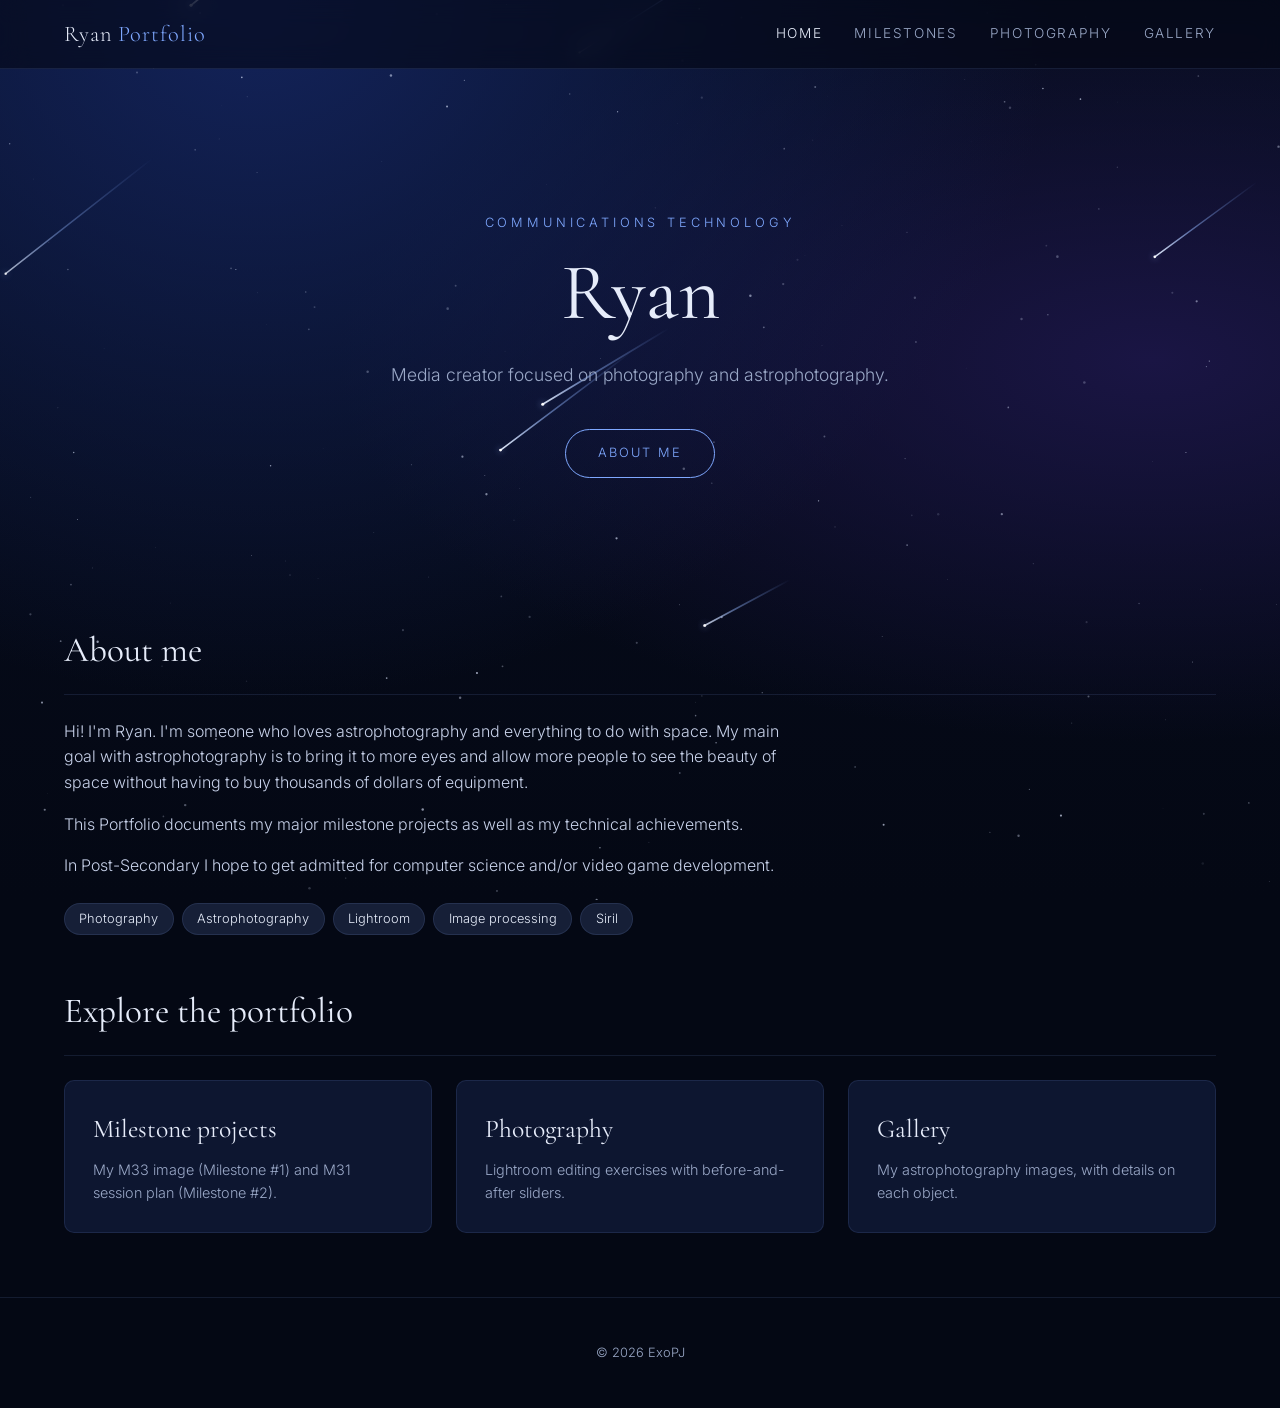
==== index.html @ a177aa96 "Make milestone and photography sections collapsible dropdowns; rename Capstone to Milestones Co-Auth" ====
<!doctype html>
<html lang="en">
<head>
  <meta charset="utf-8">
  <meta name="viewport" content="width=device-width, initial-scale=1">
  <title>Home | Ryan – Communications Technology Portfolio</title>
  <meta name="description" content="Communications Technology portfolio: photography, astrophotography and milestone projects.">
  <link rel="preconnect" href="https://fonts.googleapis.com">
  <link rel="preconnect" href="https://fonts.gstatic.com" crossorigin>
  <link href="https://fonts.googleapis.com/css2?family=Cormorant+Garamond:wght@400;500&family=Inter:wght@300;400;500&display=swap" rel="stylesheet">
  <link rel="stylesheet" href="css/style.css?v=6">
</head>
<body>
  <canvas id="starfield" aria-hidden="true"></canvas>

  <header class="site-header">
    <nav class="nav">
      <a href="index.html" class="brand">Ryan <span>Portfolio</span></a>
      <ul class="nav-links">
        <li><a href="index.html" class="current" aria-current="page">Home</a></li>
        <li><a href="milestones.html">Milestones</a></li>
        <li><a href="photography.html">Photography</a></li>
        <li><a href="gallery.html">Gallery</a></li>
      </ul>
    </nav>
  </header>

  <main>
    <section class="hero">
      <p class="eyebrow">Communications Technology</p>
      <h1>Ryan</h1>
      <p class="lede">Media creator focused on photography and astrophotography.</p>
      <a href="#about" class="btn">About me</a>
    </section>

    <section id="about" class="content">
      <h2 class="sub-head" style="margin-top:0">About me</h2>
      <div class="about-text">
        <p>Hi! I'm Ryan. I'm someone who loves astrophotography and everything to do with space. My main goal with astrophotography is to bring it to more eyes and allow more people to see the beauty of space without having to buy thousands of dollars of equipment.</p>
        <p>This Portfolio documents my major milestone projects as well as my technical achievements.</p>
        <p>In Post-Secondary I hope to get admitted for computer science and/or video game development.</p>
        <ul class="tags">
          <li>Photography</li><li>Astrophotography</li><li>Lightroom</li><li>Image processing</li><li>Siril</li>
        </ul>
      </div>

      <h2 class="sub-head">Explore the portfolio</h2>
      <div class="tiles">
        <a class="tile" href="milestones.html"><h3>Milestone projects</h3><p>My M33 image (Milestone #1) and M31 session plan (Milestone #2).</p></a>
        <a class="tile" href="photography.html"><h3>Photography</h3><p>Lightroom editing exercises with before-and-after sliders.</p></a>
        <a class="tile" href="gallery.html"><h3>Gallery</h3><p>My astrophotography images, with details on each object.</p></a>
      </div>
    </section>

  </main>

  <footer class="site-footer">
    <p>&copy; <span id="year"></span> ExoPJ</p>
  </footer>

  <script src="js/portfolio.js?v=5"></script>
  <script src="js/site.js?v=6"></script>
  <script src="js/cursor.js?v=5"></script>
</body>
</html>
---- css/style.css ----
:root {
  --bg-deep: #040814;
  --bg: #070d1f;
  --surface: #0d1630;
  --surface-2: #132042;
  --border: rgba(140, 170, 255, 0.12);
  --text: #e6ecfa;
  --text-muted: #9aa8c7;
  --accent: #7fa8ff;
  --accent-soft: rgba(127, 168, 255, 0.15);
  --serif: "Cormorant Garamond", Georgia, serif;
  --sans: "Inter", system-ui, -apple-system, "Segoe UI", sans-serif;
}

*,
*::before,
*::after {
  box-sizing: border-box;
}

html {
  background-color: var(--bg-deep);
  scroll-behavior: smooth;
}

body::before {
  content: "";
  position: fixed;
  inset: 0;
  z-index: -2;
  pointer-events: none;
  background:
    radial-gradient(ellipse at 20% 0%, #13235a 0%, transparent 55%),
    radial-gradient(ellipse at 90% 40%, #1a1544 0%, transparent 50%),
    linear-gradient(180deg, var(--bg) 0%, var(--bg-deep) 100%);
}

body {
  margin: 0;
  font-family: var(--sans);
  font-weight: 300;
  line-height: 1.6;
  color: var(--text);
  background: transparent;
  min-height: 100vh;
}

#starfield {
  position: fixed;
  inset: 0;
  width: 100%;
  height: 100%;
  z-index: -1;
  pointer-events: none;
}

a {
  color: inherit;
  text-decoration: none;
}

/* ---- Header ---- */
.site-header {
  position: sticky;
  top: 0;
  z-index: 10;
  backdrop-filter: blur(12px);
  background: rgba(4, 8, 20, 0.6);
  border-bottom: 1px solid var(--border);
}

.nav {
  max-width: 1200px;
  margin: 0 auto;
  padding: 1rem 1.5rem;
  display: flex;
  align-items: center;
  justify-content: space-between;
}

.brand {
  font-family: var(--serif);
  font-size: 1.4rem;
  letter-spacing: 0.04em;
}

.brand span {
  color: var(--accent);
}

.nav-links {
  list-style: none;
  display: flex;
  gap: 2rem;
  margin: 0;
  padding: 0;
  font-size: 0.85rem;
  letter-spacing: 0.12em;
  text-transform: uppercase;
}

.nav-links a {
  color: var(--text-muted);
  transition: color 0.2s;
}

.nav-links a:hover {
  color: var(--text);
}

/* ---- Hero ---- */
.hero {
  max-width: 1200px;
  margin: 0 auto;
  padding: 9rem 1.5rem 7rem;
  text-align: center;
}

.eyebrow {
  margin: 0 0 1rem;
  font-size: 0.8rem;
  letter-spacing: 0.3em;
  text-transform: uppercase;
  color: var(--accent);
}

.hero h1 {
  margin: 0;
  font-family: var(--serif);
  font-weight: 400;
  font-size: clamp(2.6rem, 7vw, 5rem);
  line-height: 1.1;
}

.lede {
  max-width: 34rem;
  margin: 1.5rem auto 2.5rem;
  color: var(--text-muted);
  font-size: 1.1rem;
}

.btn {
  display: inline-block;
  padding: 0.8rem 2rem;
  border: 1px solid var(--accent);
  border-radius: 999px;
  font-size: 0.8rem;
  letter-spacing: 0.15em;
  text-transform: uppercase;
  color: var(--accent);
  transition: background 0.2s, color 0.2s;
}

.btn:hover {
  background: var(--accent);
  color: var(--bg-deep);
}

/* ---- Gallery ---- */
.gallery-section,
.about {
  max-width: 1200px;
  margin: 0 auto;
  padding: 4rem 1.5rem;
}

.section-head {
  display: flex;
  flex-wrap: wrap;
  align-items: baseline;
  justify-content: space-between;
  gap: 1rem;
  margin-bottom: 2rem;
  border-bottom: 1px solid var(--border);
  padding-bottom: 1rem;
}

h2 {
  margin: 0;
  font-family: var(--serif);
  font-weight: 400;
  font-size: 2.2rem;
}

.filters {
  display: flex;
  flex-wrap: wrap;
  gap: 0.5rem;
}

.filter {
  font: inherit;
  font-size: 0.8rem;
  padding: 0.35rem 1rem;
  border-radius: 999px;
  border: 1px solid var(--border);
  background: transparent;
  color: var(--text-muted);
  cursor: pointer;
}

.filter.active,
.filter:hover {
  background: var(--accent-soft);
  color: var(--text);
  border-color: var(--accent);
}

.gallery {
  display: grid;
  grid-template-columns: repeat(auto-fill, minmax(280px, 1fr));
  gap: 1.75rem;
}

.card {
  all: unset;
  display: block;
  cursor: pointer;
  background: var(--surface);
  border: 1px solid var(--border);
  border-radius: 10px;
  overflow: hidden;
  transition: transform 0.3s, border-color 0.3s, box-shadow 0.3s;
}

.card:hover,
.card:focus-visible {
  transform: translateY(-4px);
  border-color: rgba(127, 168, 255, 0.4);
  box-shadow: 0 18px 40px -12px rgba(40, 80, 200, 0.45);
}

.card:focus-visible {
  outline: 2px solid var(--accent);
  outline-offset: 3px;
}

.card-img {
  aspect-ratio: 4 / 5;
  overflow: hidden;
  background: #000;
}

.card-img img {
  width: 100%;
  height: 100%;
  object-fit: cover;
  display: block;
  transition: transform 0.6s ease;
}

.card:hover .card-img img {
  transform: scale(1.04);
}

.card-meta {
  display: flex;
  flex-direction: column;
  gap: 0.15rem;
  padding: 1rem 1.25rem 1.25rem;
}

.card-catalog {
  font-size: 0.72rem;
  letter-spacing: 0.18em;
  text-transform: uppercase;
  color: var(--accent);
}

.card-title {
  font-family: var(--serif);
  font-size: 1.5rem;
}

.card-type {
  font-size: 0.85rem;
  color: var(--text-muted);
}

/* ---- About / footer ---- */
.about p {
  max-width: 44rem;
  color: var(--text-muted);
}

.site-footer {
  border-top: 1px solid var(--border);
  padding: 2rem 1.5rem;
  text-align: center;
  font-size: 0.8rem;
  color: var(--text-muted);
}

/* ---- Lightbox ---- */
.lightbox {
  position: fixed;
  inset: 0;
  z-index: 100;
  background: rgba(2, 4, 12, 0.94);
  backdrop-filter: blur(6px);
  opacity: 0;
  transition: opacity 0.25s ease;
}

.lightbox.open {
  opacity: 1;
}

.lb-inner {
  height: 100%;
  display: grid;
  grid-template-columns: 1fr 380px;
}

.lb-figure {
  margin: 0;
  padding: 3rem 4.5rem;
  display: flex;
  align-items: center;
  justify-content: center;
  min-height: 0;
}

.lb-figure img {
  max-width: 100%;
  max-height: 100%;
  object-fit: contain;
  border-radius: 4px;
  box-shadow: 0 0 60px rgba(60, 100, 220, 0.25);
  opacity: 0;
  transition: opacity 0.3s ease;
}

.lb-figure img.loaded {
  opacity: 1;
}

.lb-info {
  background: var(--surface);
  border-left: 1px solid var(--border);
  padding: 4rem 2rem 2rem;
  overflow-y: auto;
}

.lb-catalog {
  margin: 0;
  font-size: 0.75rem;
  letter-spacing: 0.2em;
  text-transform: uppercase;
  color: var(--accent);
}

.lb-info h3 {
  margin: 0.25rem 0 0;
  font-family: var(--serif);
  font-weight: 400;
  font-size: 2.2rem;
  line-height: 1.15;
}

.lb-type {
  margin: 0.25rem 0 1.5rem;
  color: var(--text-muted);
  font-size: 0.9rem;
}

.lb-desc {
  margin: 0 0 2rem;
  font-size: 0.95rem;
  color: #c8d2ea;
}

.lb-facts {
  display: grid;
  grid-template-columns: auto 1fr;
  gap: 0.6rem 1rem;
  margin: 0;
  font-size: 0.85rem;
}

.lb-facts dt {
  color: var(--text-muted);
}

.lb-facts dd {
  margin: 0;
  text-align: right;
}

.lb-capture {
  margin-top: 2rem;
  padding-top: 1.5rem;
  border-top: 1px solid var(--border);
}

.lb-capture h4 {
  margin: 0 0 1rem;
  font-weight: 500;
  font-size: 0.75rem;
  letter-spacing: 0.2em;
  text-transform: uppercase;
  color: var(--accent);
}

.lb-close,
.lb-nav {
  position: absolute;
  z-index: 2;
  border: 1px solid var(--border);
  background: rgba(13, 22, 48, 0.7);
  color: var(--text);
  cursor: pointer;
  border-radius: 50%;
  display: grid;
  place-items: center;
  transition: background 0.2s, border-color 0.2s;
}

.lb-close:hover,
.lb-nav:hover {
  background: var(--surface-2);
  border-color: var(--accent);
}

.lb-close {
  top: 1rem;
  right: 1rem;
  width: 2.5rem;
  height: 2.5rem;
  font-size: 1.6rem;
  line-height: 1;
}

.lb-nav {
  top: 50%;
  transform: translateY(-50%);
  width: 3rem;
  height: 3rem;
  font-size: 2rem;
  line-height: 1;
}

.lb-prev {
  left: 1rem;
}

.lb-next {
  right: calc(380px + 1rem);
}

.lb-nav[hidden] {
  display: none;
}

@media (max-width: 900px) {
  .lb-inner {
    grid-template-columns: 1fr;
    grid-template-rows: 60vh auto;
    overflow-y: auto;
  }

  .lb-figure {
    padding: 3.5rem 1rem 1rem;
  }

  .lb-info {
    border-left: 0;
    border-top: 1px solid var(--border);
    padding: 2rem 1.25rem;
    overflow: visible;
  }

  .lb-nav {
    top: 30vh;
  }

  .lb-next {
    right: 1rem;
  }
}

@media (max-width: 600px) {
  .nav-links {
    gap: 1.25rem;
  }

  .hero {
    padding: 6rem 1rem 4rem;
  }

  .gallery-section,
  .about {
    padding: 3rem 1rem;
  }
}

@media (prefers-reduced-motion: reduce) {
  html {
    scroll-behavior: auto;
  }

  * {
    transition: none !important;
  }
}

/* ---- Cursor effects ---- */
.custom-cursor,
.custom-cursor * {
  cursor: none !important;
}

.cursor-canvas {
  position: fixed;
  inset: 0;
  width: 100%;
  height: 100%;
  pointer-events: none;
  z-index: 9998;
}

.cursor-dot,
.cursor-ring {
  position: fixed;
  top: 0;
  left: 0;
  pointer-events: none;
  z-index: 9999;
  opacity: 0;
  transition: opacity 0.2s;
}

.cursor-active .cursor-dot,
.cursor-active .cursor-ring {
  opacity: 1;
}

.cursor-dot::before,
.cursor-ring::before {
  content: "";
  position: absolute;
  border-radius: 50%;
  transform: translate(-50%, -50%);
}

.cursor-dot::before {
  width: 8px;
  height: 8px;
  background: #fff;
  box-shadow: 0 0 12px 3px rgba(127, 168, 255, 0.9);
}

.cursor-ring::before {
  width: 38px;
  height: 38px;
  border: 1px solid rgba(127, 168, 255, 0.6);
  box-shadow: 0 0 18px rgba(127, 168, 255, 0.25), inset 0 0 12px rgba(127, 168, 255, 0.15);
  transition: width 0.25s, height 0.25s, background 0.25s, border-color 0.25s;
}

.cursor-ring.hover::before {
  width: 62px;
  height: 62px;
  background: rgba(127, 168, 255, 0.1);
  border-color: rgba(198, 179, 255, 0.9);
}

.cursor-ring.press::before {
  width: 26px;
  height: 26px;
}

/* ---- Multi-page layout ---- */
.nav-links a.current {
  color: var(--text);
}

.page-hero {
  max-width: 1200px;
  margin: 0 auto;
  padding: 6rem 1.5rem 2rem;
}

.page-hero h1 {
  margin: 0;
  font-family: var(--serif);
  font-weight: 400;
  font-size: clamp(2.2rem, 5vw, 3.6rem);
  line-height: 1.1;
}

.page-hero .lede {
  margin: 1rem 0 0;
  max-width: 40rem;
}

.content {
  max-width: 1200px;
  margin: 0 auto;
  padding: 2rem 1.5rem 4rem;
}

.about-grid {
  display: grid;
  grid-template-columns: 280px 1fr;
  gap: 3rem;
  align-items: start;
}

.portrait {
  aspect-ratio: 4 / 5;
  border-radius: 10px;
  border: 1px dashed rgba(127, 168, 255, 0.35);
  background: var(--surface);
  display: grid;
  place-items: center;
  text-align: center;
  padding: 1rem;
  color: var(--text-muted);
  font-size: 0.85rem;
}

.about-grid p {
  color: #c8d2ea;
  margin-top: 0;
}

.tags {
  display: flex;
  flex-wrap: wrap;
  gap: 0.5rem;
  list-style: none;
  padding: 0;
  margin: 1.5rem 0;
}

.tags li {
  padding: 0.3rem 0.9rem;
  border-radius: 999px;
  border: 1px solid var(--border);
  background: var(--accent-soft);
  font-size: 0.8rem;
}

.tiles {
  display: grid;
  grid-template-columns: repeat(auto-fit, minmax(240px, 1fr));
  gap: 1.5rem;
  margin-top: 1rem;
}

.tile {
  display: block;
  padding: 1.75rem;
  background: var(--surface);
  border: 1px solid var(--border);
  border-radius: 10px;
  transition: transform 0.3s, border-color 0.3s, box-shadow 0.3s;
}

.tile:hover {
  transform: translateY(-4px);
  border-color: rgba(127, 168, 255, 0.4);
  box-shadow: 0 18px 40px -12px rgba(40, 80, 200, 0.45);
}

.tile h3 {
  margin: 0 0 0.5rem;
  font-family: var(--serif);
  font-weight: 400;
  font-size: 1.6rem;
}

.tile p {
  margin: 0;
  color: var(--text-muted);
  font-size: 0.9rem;
}

/* Milestone / exercise blocks */
.milestone {
  background: var(--surface);
  border: 1px solid var(--border);
  border-radius: 10px;
  padding: 2rem;
  margin-bottom: 2rem;
}

.milestone > summary {
  display: flex;
  flex-wrap: wrap;
  align-items: baseline;
  gap: 0.5rem 1rem;
  padding-right: 2rem;
  position: relative;
  cursor: pointer;
  list-style: none;
}

.milestone > summary::-webkit-details-marker {
  display: none;
}

.milestone > summary::after {
  content: "";
  position: absolute;
  right: 0.25rem;
  top: 50%;
  width: 0.6rem;
  height: 0.6rem;
  border-right: 2px solid var(--accent);
  border-bottom: 2px solid var(--accent);
  transform: translateY(-70%) rotate(45deg);
  transition: transform 0.2s ease;
}

.milestone[open] > summary {
  margin-bottom: 1.5rem;
}

.milestone[open] > summary::after {
  transform: translateY(-30%) rotate(-135deg);
}

.milestone > summary:focus-visible {
  outline: 2px solid var(--accent);
  outline-offset: 6px;
}

.milestone h2 {
  font-size: 1.8rem;
}

.badge {
  font-size: 0.7rem;
  letter-spacing: 0.18em;
  text-transform: uppercase;
  color: var(--accent);
}

.ms-grid {
  display: grid;
  grid-template-columns: repeat(auto-fit, minmax(300px, 1fr));
  gap: 1.5rem 2rem;
}

.ms-part h3 {
  margin: 0 0 0.5rem;
  font-size: 0.75rem;
  font-weight: 500;
  letter-spacing: 0.2em;
  text-transform: uppercase;
  color: var(--accent);
}

.ms-part p,
.ms-part li {
  margin: 0 0 0.5rem;
  color: #c8d2ea;
  font-size: 0.95rem;
}

.ms-part ul {
  margin: 0;
  padding-left: 1.2rem;
}

.ms-part.wide {
  grid-column: 1 / -1;
}

.todo {
  color: var(--text-muted) !important;
  font-style: italic;
}

.placeholder {
  display: grid;
  place-items: center;
  min-height: 160px;
  border: 1px dashed rgba(127, 168, 255, 0.35);
  border-radius: 8px;
  color: var(--text-muted);
  font-size: 0.85rem;
  text-align: center;
  padding: 1rem;
}

.embed-frame {
  position: relative;
  aspect-ratio: 16 / 9;
  border-radius: 8px;
  overflow: hidden;
  border: 1px solid var(--border);
  background: #000;
}

.embed-frame iframe {
  position: absolute;
  inset: 0;
  width: 100%;
  height: 100%;
  border: 0;
}

.sub-head {
  margin: 3rem 0 1.5rem;
  padding-bottom: 1rem;
  border-bottom: 1px solid var(--border);
}

@media (max-width: 800px) {
  .about-grid {
    grid-template-columns: 1fr;
  }

  .portrait {
    max-width: 240px;
  }
}

/* ---- Milestone content ---- */
.about-text {
  max-width: 46rem;
}

.about-text p {
  color: #c8d2ea;
  margin-top: 0;
}

.ms-figure {
  margin: 0;
}

.ms-figure img {
  display: block;
  max-width: 100%;
  max-height: 80vh;
  border-radius: 8px;
  border: 1px solid var(--border);
  box-shadow: 0 0 40px rgba(60, 100, 220, 0.2);
}

.ms-figure figcaption {
  margin-top: 0.75rem;
  font-size: 0.85rem;
  color: var(--text-muted);
}

.ms-figure figcaption a {
  color: var(--accent);
  text-decoration: underline;
}

.doc-h {
  margin: 1.75rem 0 0.75rem;
  font-family: var(--serif);
  font-weight: 400;
  font-size: 1.5rem;
  color: var(--text);
}

.doc-h:first-of-type {
  margin-top: 0.25rem;
}

.table-wrap {
  overflow-x: auto;
  margin: 0.75rem 0 1rem;
}

.data-table {
  width: 100%;
  border-collapse: collapse;
  font-size: 0.9rem;
}

.data-table th,
.data-table td {
  text-align: left;
  padding: 0.6rem 0.9rem;
  border-bottom: 1px solid var(--border);
  vertical-align: top;
}

.data-table th {
  font-size: 0.72rem;
  font-weight: 500;
  letter-spacing: 0.15em;
  text-transform: uppercase;
  color: var(--accent);
  background: var(--accent-soft);
}

.data-table td:first-child {
  white-space: nowrap;
  color: var(--text-muted);
}

.essay {
  max-width: 50rem;
}

.cited li {
  padding-left: 1.5rem;
  text-indent: -1.5rem;
  list-style: none;
  word-break: break-word;
}

.cited {
  padding-left: 0;
}

.btn.small {
  margin-top: 0.5rem;
  padding: 0.55rem 1.4rem;
  font-size: 0.72rem;
}

@media (max-width: 600px) {
  .nav {
    flex-direction: column;
    gap: 0.5rem;
    padding: 0.75rem 1rem;
  }

  .nav-links {
    gap: 1rem;
    font-size: 0.72rem;
    letter-spacing: 0.08em;
  }
}

/* ---- Before / after comparison ---- */
.compare {
  --pos: 50%;
  position: relative;
  max-width: 560px;
  aspect-ratio: 3 / 4;
  margin: 1rem 0 0.5rem;
  border-radius: 8px;
  overflow: hidden;
  border: 1px solid var(--border);
  background: #000;
  user-select: none;
}

.compare-img {
  position: absolute;
  inset: 0;
  width: 100%;
  height: 100%;
  object-fit: cover;
  display: block;
}

.compare-after {
  position: absolute;
  inset: 0;
  clip-path: inset(0 0 0 var(--pos));
}

.compare-handle {
  position: absolute;
  top: 0;
  bottom: 0;
  left: var(--pos);
  width: 2px;
  background: #fff;
  box-shadow: 0 0 12px rgba(127, 168, 255, 0.9);
  transform: translateX(-1px);
  pointer-events: none;
}

.compare-handle::after {
  content: "\2194";
  position: absolute;
  top: 50%;
  left: 50%;
  width: 2.5rem;
  height: 2.5rem;
  transform: translate(-50%, -50%);
  display: grid;
  place-items: center;
  border-radius: 50%;
  background: rgba(7, 13, 31, 0.85);
  border: 1px solid #fff;
  color: #fff;
}

.compare-range {
  position: absolute;
  inset: 0;
  width: 100%;
  height: 100%;
  margin: 0;
  opacity: 0;
  cursor: ew-resize;
}

.compare-label {
  position: absolute;
  top: 0.75rem;
  padding: 0.2rem 0.7rem;
  border-radius: 999px;
  background: rgba(4, 8, 20, 0.7);
  font-size: 0.7rem;
  letter-spacing: 0.15em;
  text-transform: uppercase;
  pointer-events: none;
}

.compare-label.left { left: 0.75rem; }
.compare-label.right { right: 0.75rem; }

.compare.landscape {
  max-width: 820px;
  aspect-ratio: 3 / 2;
}

/* Before / after slider: drag anywhere on the image */
.compare {
  cursor: ew-resize;
  touch-action: pan-y;
}

.compare-range {
  pointer-events: none;
}

.compare-range:focus-visible ~ .compare-handle::after {
  outline: 2px solid var(--accent);
  outline-offset: 2px;
}

/* stop the browser's native image drag from cancelling the slider drag */
.compare,
.compare * {
  -webkit-user-select: none;
  user-select: none;
}

.compare img,
.compare-after,
.compare-label,
.compare-handle {
  pointer-events: none;
  -webkit-user-drag: none;
}
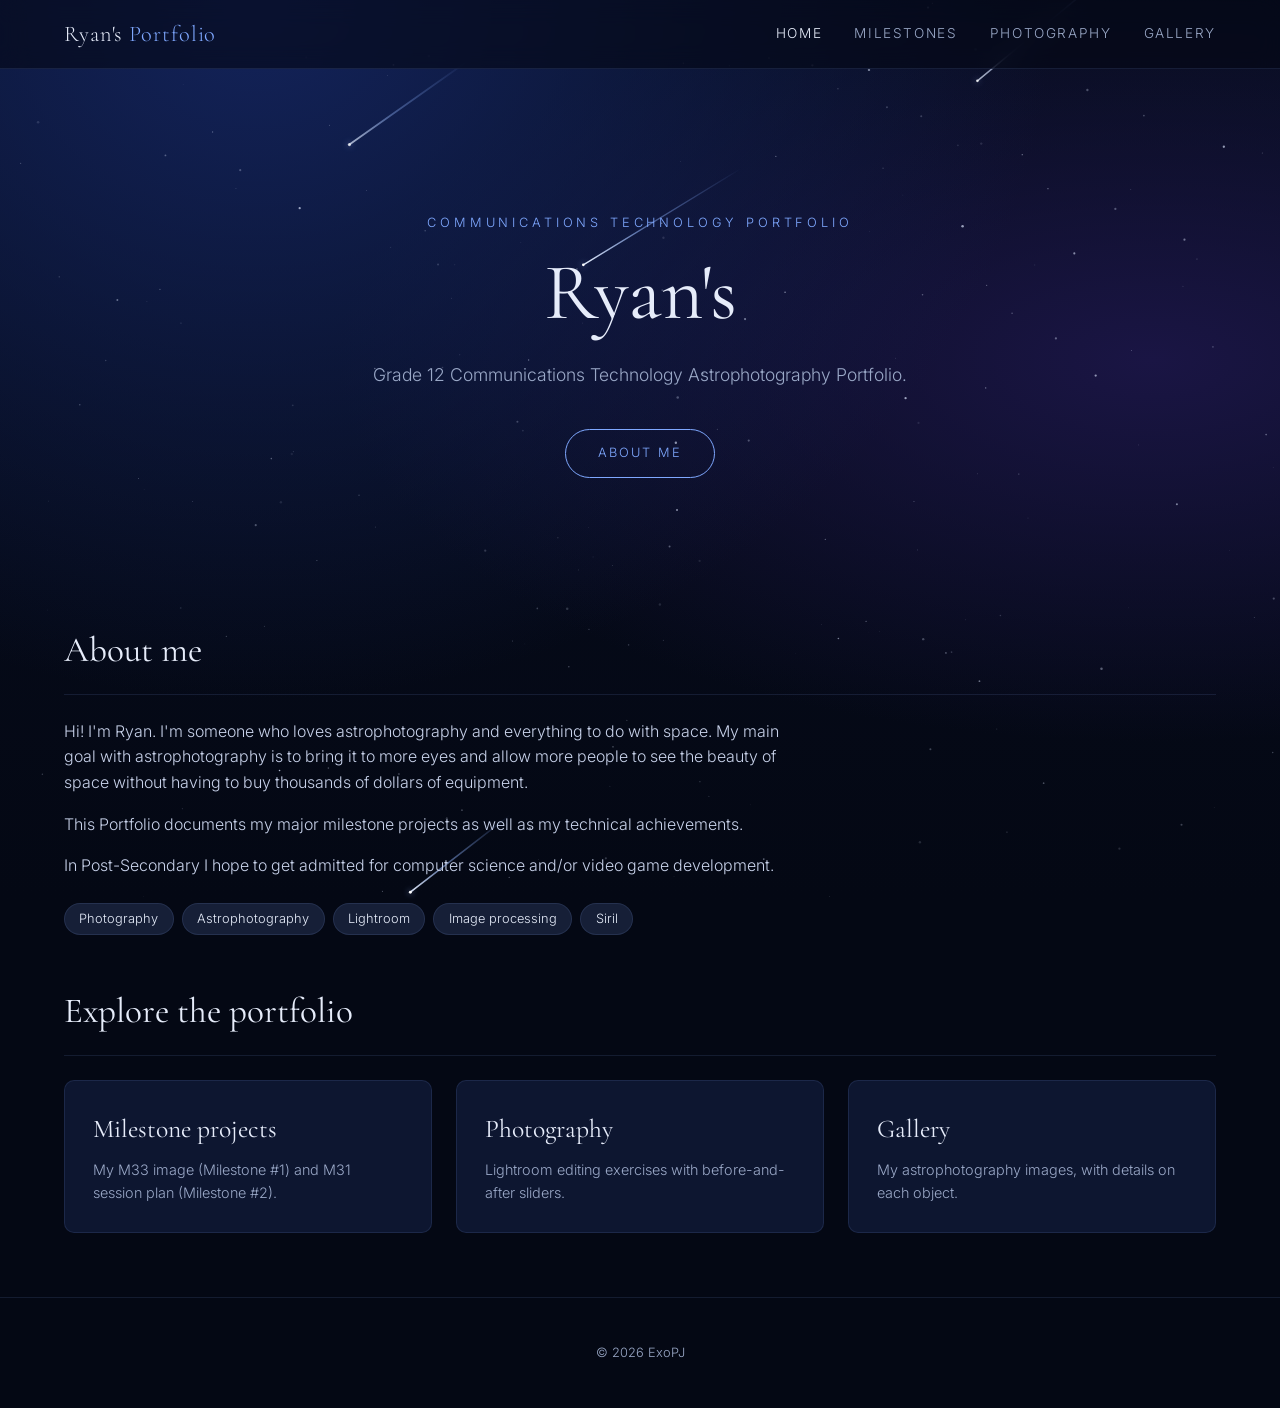
==== commit 1f076442: "Merge pull request #9 from ExoPJ/claude/focused-newton-64t7ka Make milestone and photography section" ====
--- a/index.html
+++ b/index.html
@@ -15,7 +15,7 @@
 
   <header class="site-header">
     <nav class="nav">
-      <a href="index.html" class="brand">Ryan <span>Portfolio</span></a>
+      <a href="index.html" class="brand">Ryan's <span>Portfolio</span></a>
       <ul class="nav-links">
         <li><a href="index.html" class="current" aria-current="page">Home</a></li>
         <li><a href="milestones.html">Milestones</a></li>
@@ -27,9 +27,9 @@
 
   <main>
     <section class="hero">
-      <p class="eyebrow">Communications Technology</p>
-      <h1>Ryan</h1>
-      <p class="lede">Media creator focused on photography and astrophotography.</p>
+      <p class="eyebrow">Communications Technology Portfolio</p>
+      <h1>Ryan's</h1>
+      <p class="lede">Grade 12 Communications Technology Astrophotography Portfolio.</p>
       <a href="#about" class="btn">About me</a>
     </section>
 
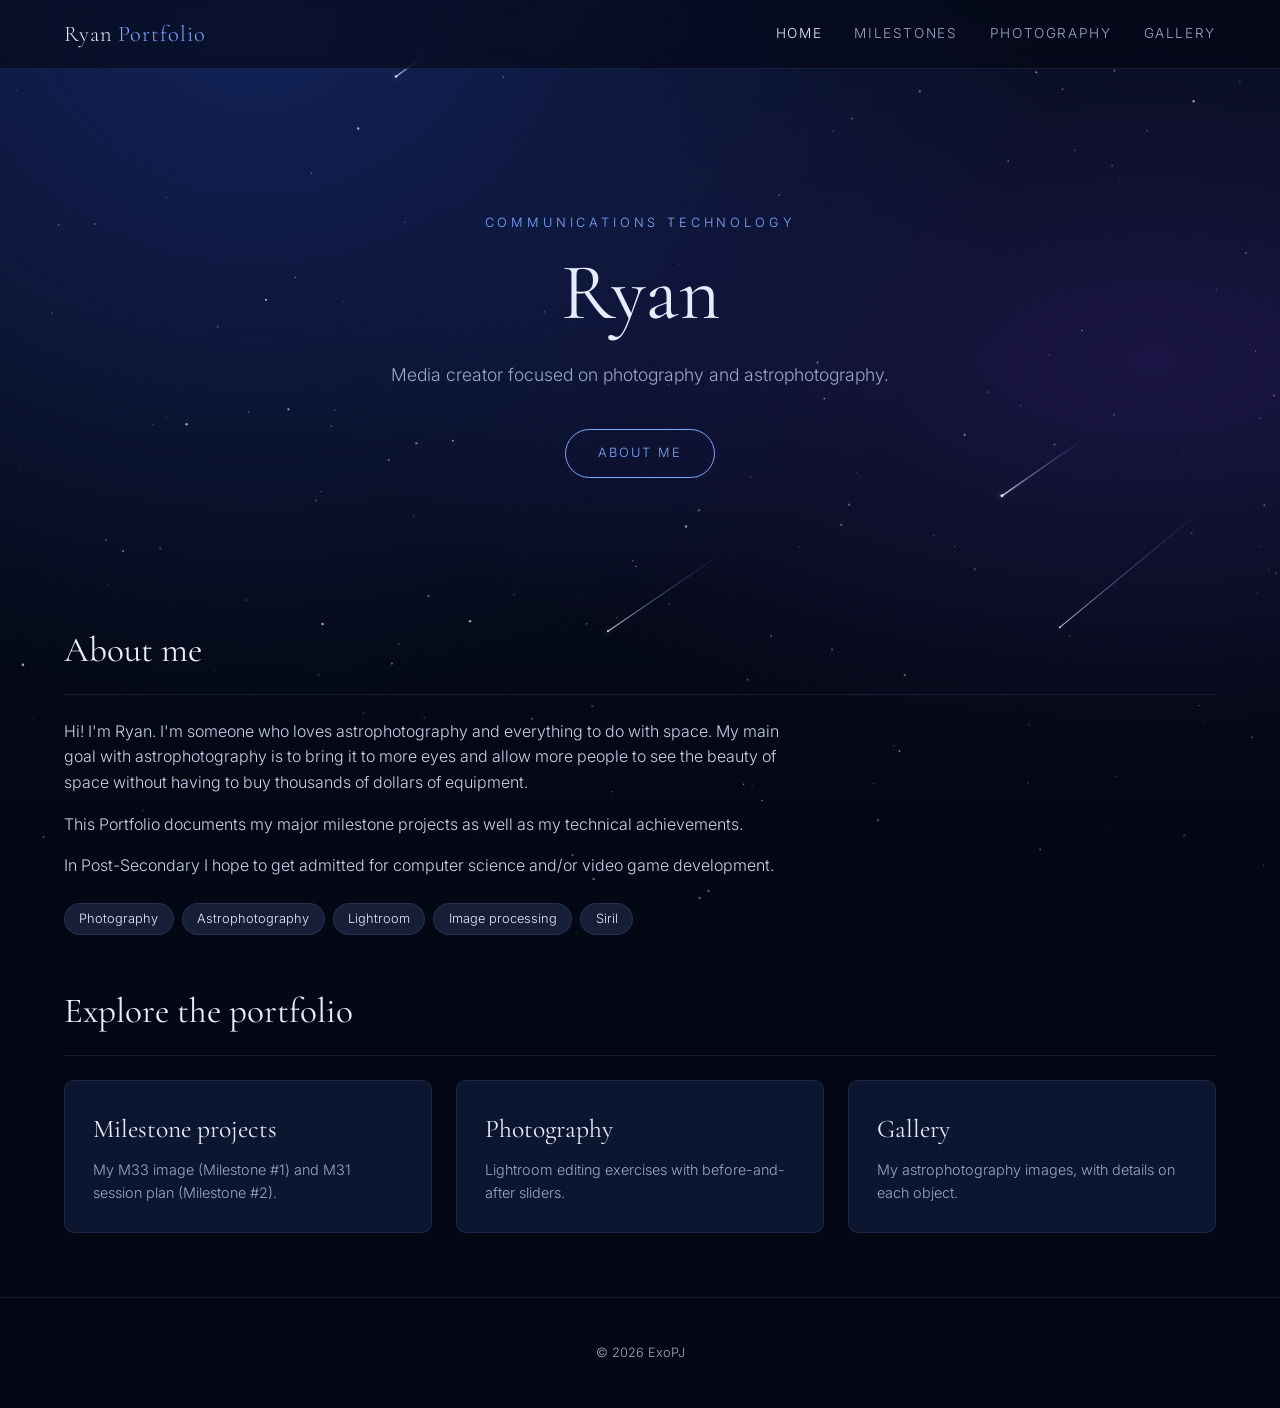
==== commit 5dd92bb9: "Show due dates in dropdown headings Co-Authored-By: Claude Sonnet 5.5 <noreply@anthropic.com> Claude" ====
--- a/index.html
+++ b/index.html
@@ -8,14 +8,14 @@
   <link rel="preconnect" href="https://fonts.googleapis.com">
   <link rel="preconnect" href="https://fonts.gstatic.com" crossorigin>
   <link href="https://fonts.googleapis.com/css2?family=Cormorant+Garamond:wght@400;500&family=Inter:wght@300;400;500&display=swap" rel="stylesheet">
-  <link rel="stylesheet" href="css/style.css?v=6">
+  <link rel="stylesheet" href="css/style.css?v=7">
 </head>
 <body>
   <canvas id="starfield" aria-hidden="true"></canvas>
 
   <header class="site-header">
     <nav class="nav">
-      <a href="index.html" class="brand">Ryan's <span>Portfolio</span></a>
+      <a href="index.html" class="brand">Ryan <span>Portfolio</span></a>
       <ul class="nav-links">
         <li><a href="index.html" class="current" aria-current="page">Home</a></li>
         <li><a href="milestones.html">Milestones</a></li>
@@ -27,9 +27,9 @@
 
   <main>
     <section class="hero">
-      <p class="eyebrow">Communications Technology Portfolio</p>
-      <h1>Ryan's</h1>
-      <p class="lede">Grade 12 Communications Technology Astrophotography Portfolio.</p>
+      <p class="eyebrow">Communications Technology</p>
+      <h1>Ryan</h1>
+      <p class="lede">Media creator focused on photography and astrophotography.</p>
       <a href="#about" class="btn">About me</a>
     </section>
 
--- a/css/style.css
+++ b/css/style.css
@@ -720,6 +720,15 @@
 
 .milestone[open] > summary::after {
   transform: translateY(-30%) rotate(-135deg);
+}
+
+.due {
+  margin-left: auto;
+  font-size: 0.75rem;
+  letter-spacing: 0.12em;
+  text-transform: uppercase;
+  color: var(--text-muted);
+  white-space: nowrap;
 }
 
 .milestone > summary:focus-visible {
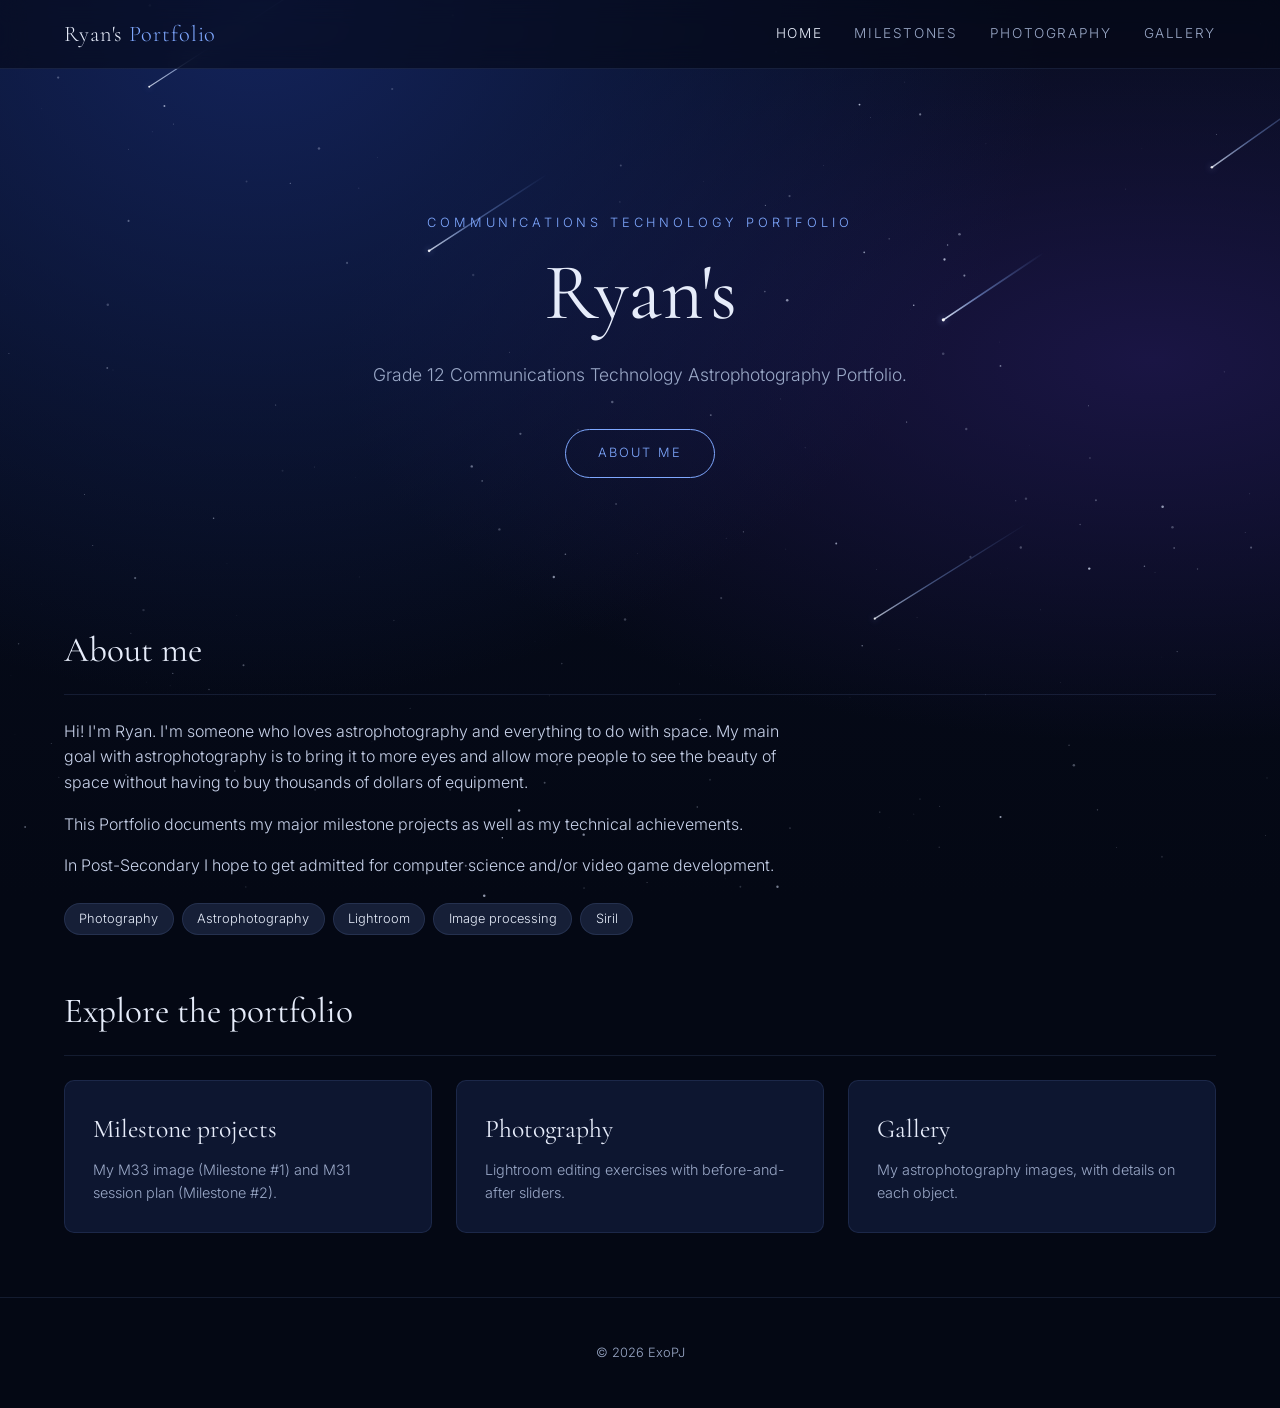
==== commit 1c40dbdc: "Merge pull request #11 from ExoPJ/claude/focused-newton-64t7ka Show due dates in dropdown headings" ====
--- a/index.html
+++ b/index.html
@@ -15,7 +15,7 @@
 
   <header class="site-header">
     <nav class="nav">
-      <a href="index.html" class="brand">Ryan <span>Portfolio</span></a>
+      <a href="index.html" class="brand">Ryan's <span>Portfolio</span></a>
       <ul class="nav-links">
         <li><a href="index.html" class="current" aria-current="page">Home</a></li>
         <li><a href="milestones.html">Milestones</a></li>
@@ -27,9 +27,9 @@
 
   <main>
     <section class="hero">
-      <p class="eyebrow">Communications Technology</p>
-      <h1>Ryan</h1>
-      <p class="lede">Media creator focused on photography and astrophotography.</p>
+      <p class="eyebrow">Communications Technology Portfolio</p>
+      <h1>Ryan's</h1>
+      <p class="lede">Grade 12 Communications Technology Astrophotography Portfolio.</p>
       <a href="#about" class="btn">About me</a>
     </section>
 
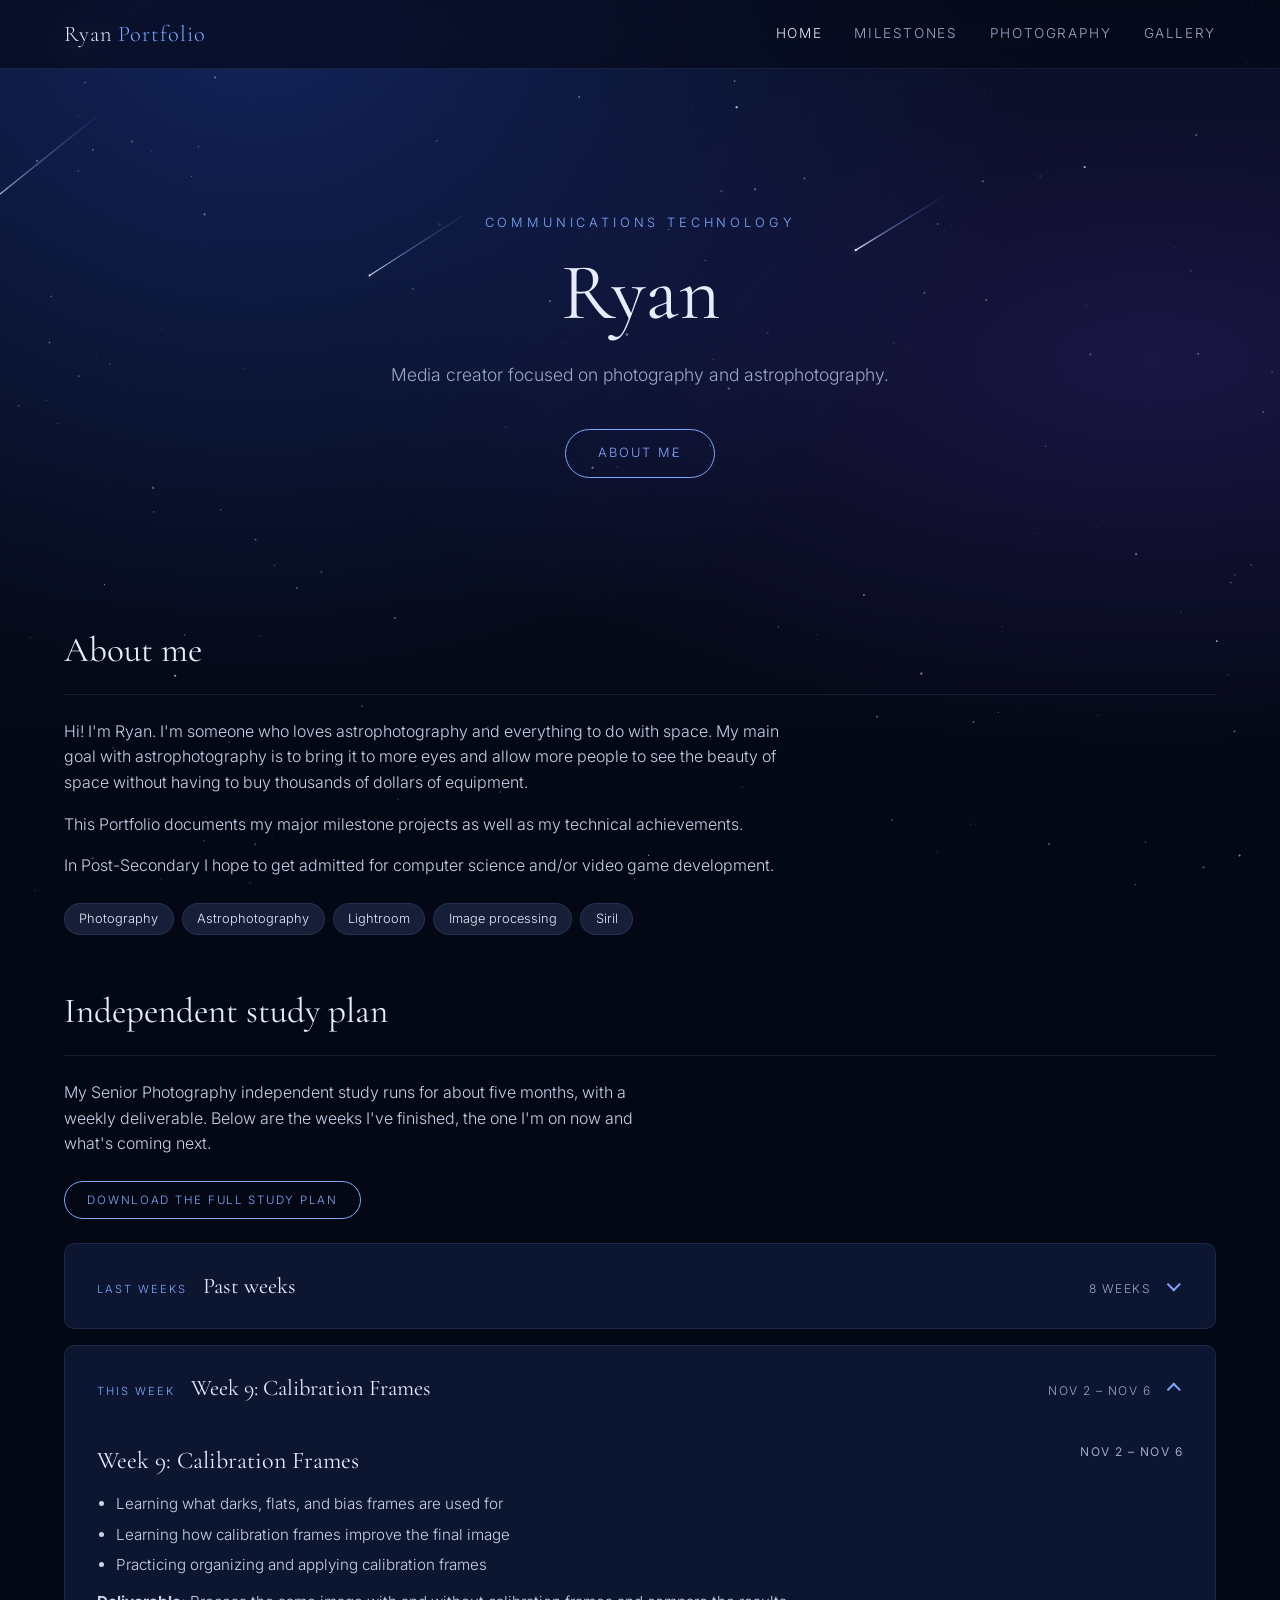
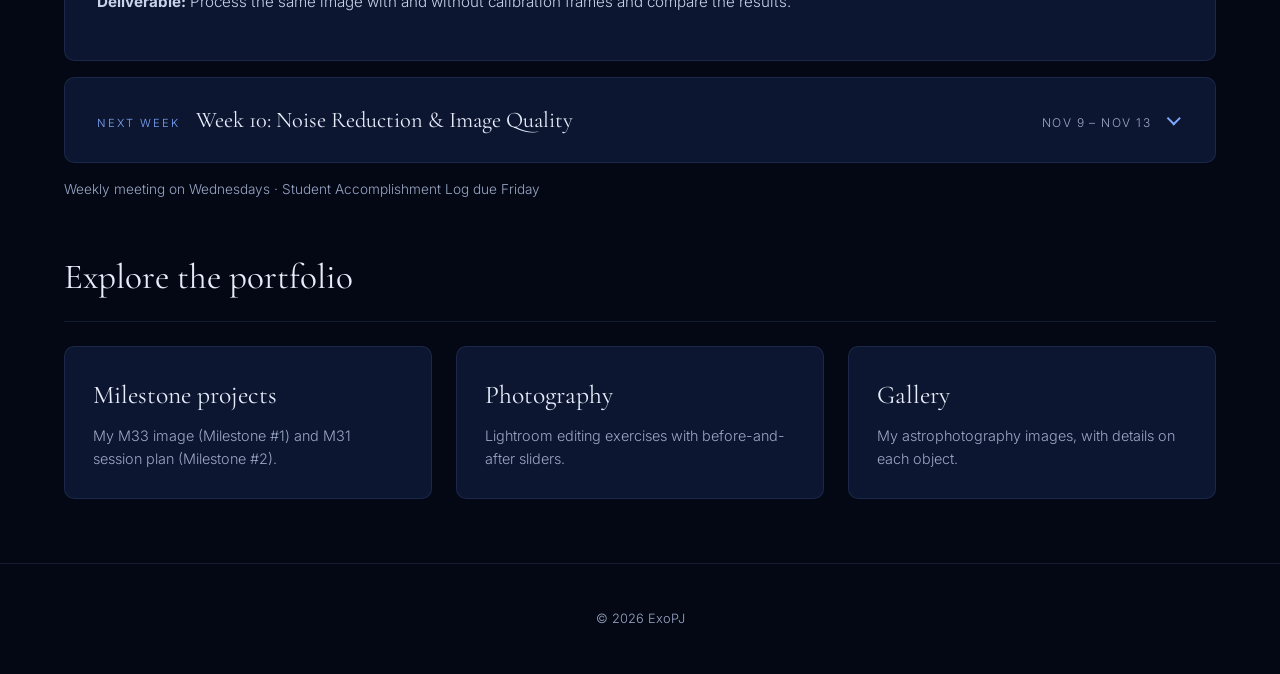
==== commit 442eb185: "Add independent study plan section with past/current/next week dropdowns Co-Authored-By: Claude Sonn" ====
--- a/index.html
+++ b/index.html
@@ -8,14 +8,14 @@
   <link rel="preconnect" href="https://fonts.googleapis.com">
   <link rel="preconnect" href="https://fonts.gstatic.com" crossorigin>
   <link href="https://fonts.googleapis.com/css2?family=Cormorant+Garamond:wght@400;500&family=Inter:wght@300;400;500&display=swap" rel="stylesheet">
-  <link rel="stylesheet" href="css/style.css?v=7">
+  <link rel="stylesheet" href="css/style.css?v=8">
 </head>
 <body>
   <canvas id="starfield" aria-hidden="true"></canvas>
 
   <header class="site-header">
     <nav class="nav">
-      <a href="index.html" class="brand">Ryan's <span>Portfolio</span></a>
+      <a href="index.html" class="brand">Ryan <span>Portfolio</span></a>
       <ul class="nav-links">
         <li><a href="index.html" class="current" aria-current="page">Home</a></li>
         <li><a href="milestones.html">Milestones</a></li>
@@ -27,9 +27,9 @@
 
   <main>
     <section class="hero">
-      <p class="eyebrow">Communications Technology Portfolio</p>
-      <h1>Ryan's</h1>
-      <p class="lede">Grade 12 Communications Technology Astrophotography Portfolio.</p>
+      <p class="eyebrow">Communications Technology</p>
+      <h1>Ryan</h1>
+      <p class="lede">Media creator focused on photography and astrophotography.</p>
       <a href="#about" class="btn">About me</a>
     </section>
 
@@ -43,6 +43,11 @@
           <li>Photography</li><li>Astrophotography</li><li>Lightroom</li><li>Image processing</li><li>Siril</li>
         </ul>
       </div>
+
+      <h2 class="sub-head">Independent study plan</h2>
+      <p class="plan-intro">My Senior Photography independent study runs for about five months, with a weekly deliverable. Below are the weeks I've finished, the one I'm on now and what's coming next.</p>
+      <p><a class="btn small" href="files/Senior_Photography_Independent_Study_Ryan.docx" download>Download the full study plan</a></p>
+      <div id="study-plan" class="study-plan"></div>
 
       <h2 class="sub-head">Explore the portfolio</h2>
       <div class="tiles">
@@ -59,6 +64,7 @@
   </footer>
 
   <script src="js/portfolio.js?v=5"></script>
+  <script src="js/study-plan.js?v=1"></script>
   <script src="js/site.js?v=6"></script>
   <script src="js/cursor.js?v=5"></script>
 </body>
--- a/css/style.css
+++ b/css/style.css
@@ -1058,3 +1058,64 @@
   pointer-events: none;
   -webkit-user-drag: none;
 }
+
+/* ---- Independent study plan ---- */
+.plan-intro {
+  color: #c8d2ea;
+  max-width: 60ch;
+}
+
+.study-plan {
+  margin-top: 1.5rem;
+}
+
+.study-plan .milestone {
+  margin-bottom: 1rem;
+  padding: 1.5rem 2rem;
+}
+
+.study-plan .milestone h2 {
+  font-size: 1.4rem;
+}
+
+.sp-week {
+  padding: 0.5rem 0 1rem;
+}
+
+.sp-week + .sp-week {
+  border-top: 1px solid var(--border);
+  padding-top: 1rem;
+}
+
+.sp-week h4 {
+  display: flex;
+  flex-wrap: wrap;
+  justify-content: space-between;
+  gap: 0.25rem 1rem;
+}
+
+.sp-week ul {
+  margin: 0 0 0.75rem;
+  padding-left: 1.2rem;
+}
+
+.sp-week li,
+.sp-week p {
+  margin: 0 0 0.4rem;
+  color: #c8d2ea;
+  font-size: 0.95rem;
+}
+
+.sp-dates {
+  font-family: "Inter", sans-serif;
+  font-size: 0.75rem;
+  letter-spacing: 0.12em;
+  text-transform: uppercase;
+  color: var(--text-muted);
+}
+
+.sp-foot {
+  margin: 0.5rem 0 0;
+  font-size: 0.85rem;
+  color: var(--text-muted);
+}
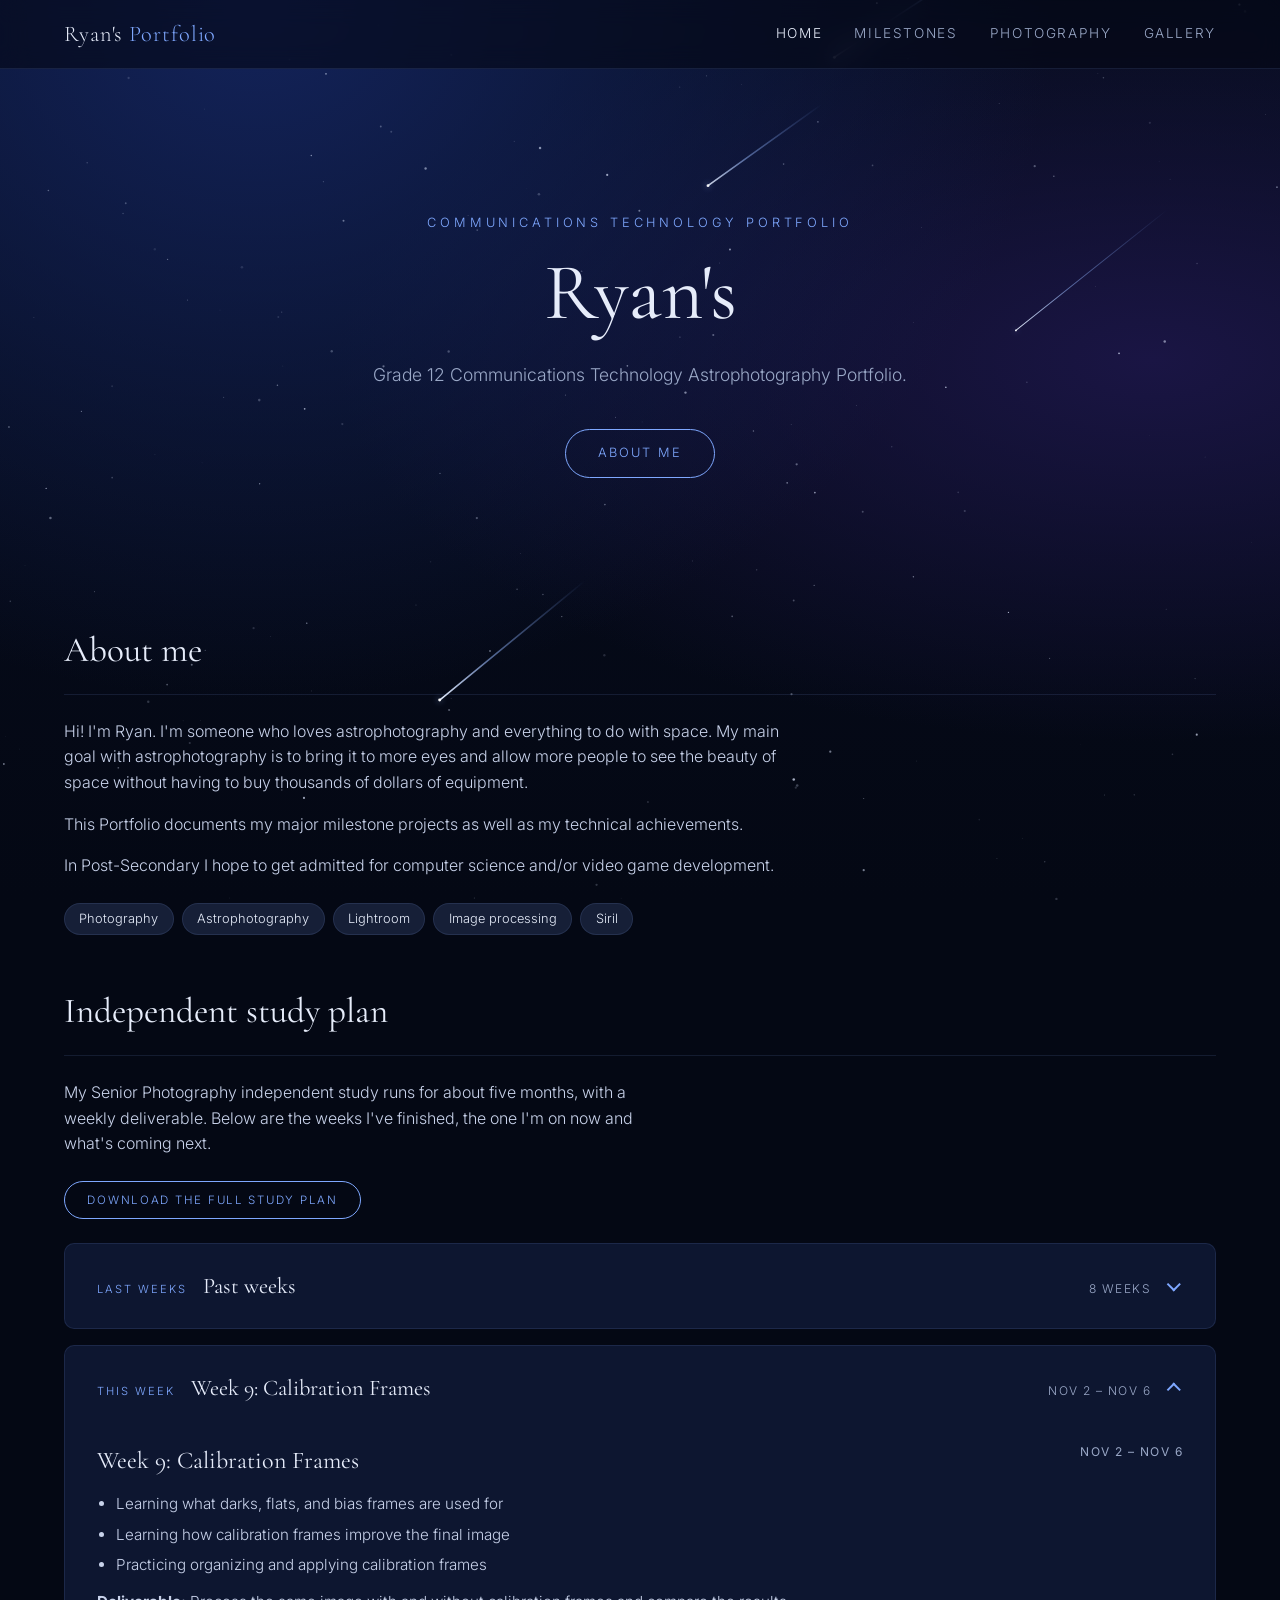
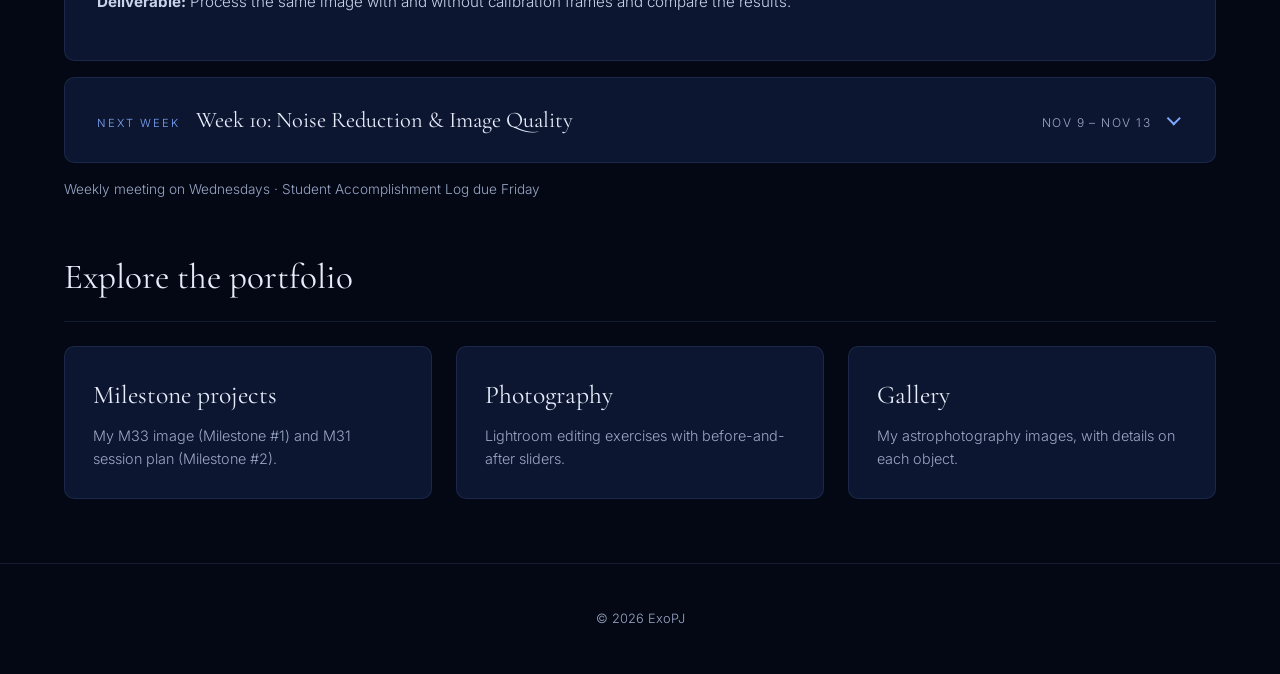
==== commit e5644b18: "Merge main into study plan branch Co-Authored-By: Claude Sonnet 5.5 <noreply@anthropic.com> Claude-S" ====
--- a/index.html
+++ b/index.html
@@ -15,7 +15,7 @@
 
   <header class="site-header">
     <nav class="nav">
-      <a href="index.html" class="brand">Ryan <span>Portfolio</span></a>
+      <a href="index.html" class="brand">Ryan's <span>Portfolio</span></a>
       <ul class="nav-links">
         <li><a href="index.html" class="current" aria-current="page">Home</a></li>
         <li><a href="milestones.html">Milestones</a></li>
@@ -27,9 +27,9 @@
 
   <main>
     <section class="hero">
-      <p class="eyebrow">Communications Technology</p>
-      <h1>Ryan</h1>
-      <p class="lede">Media creator focused on photography and astrophotography.</p>
+      <p class="eyebrow">Communications Technology Portfolio</p>
+      <h1>Ryan's</h1>
+      <p class="lede">Grade 12 Communications Technology Astrophotography Portfolio.</p>
       <a href="#about" class="btn">About me</a>
     </section>
 
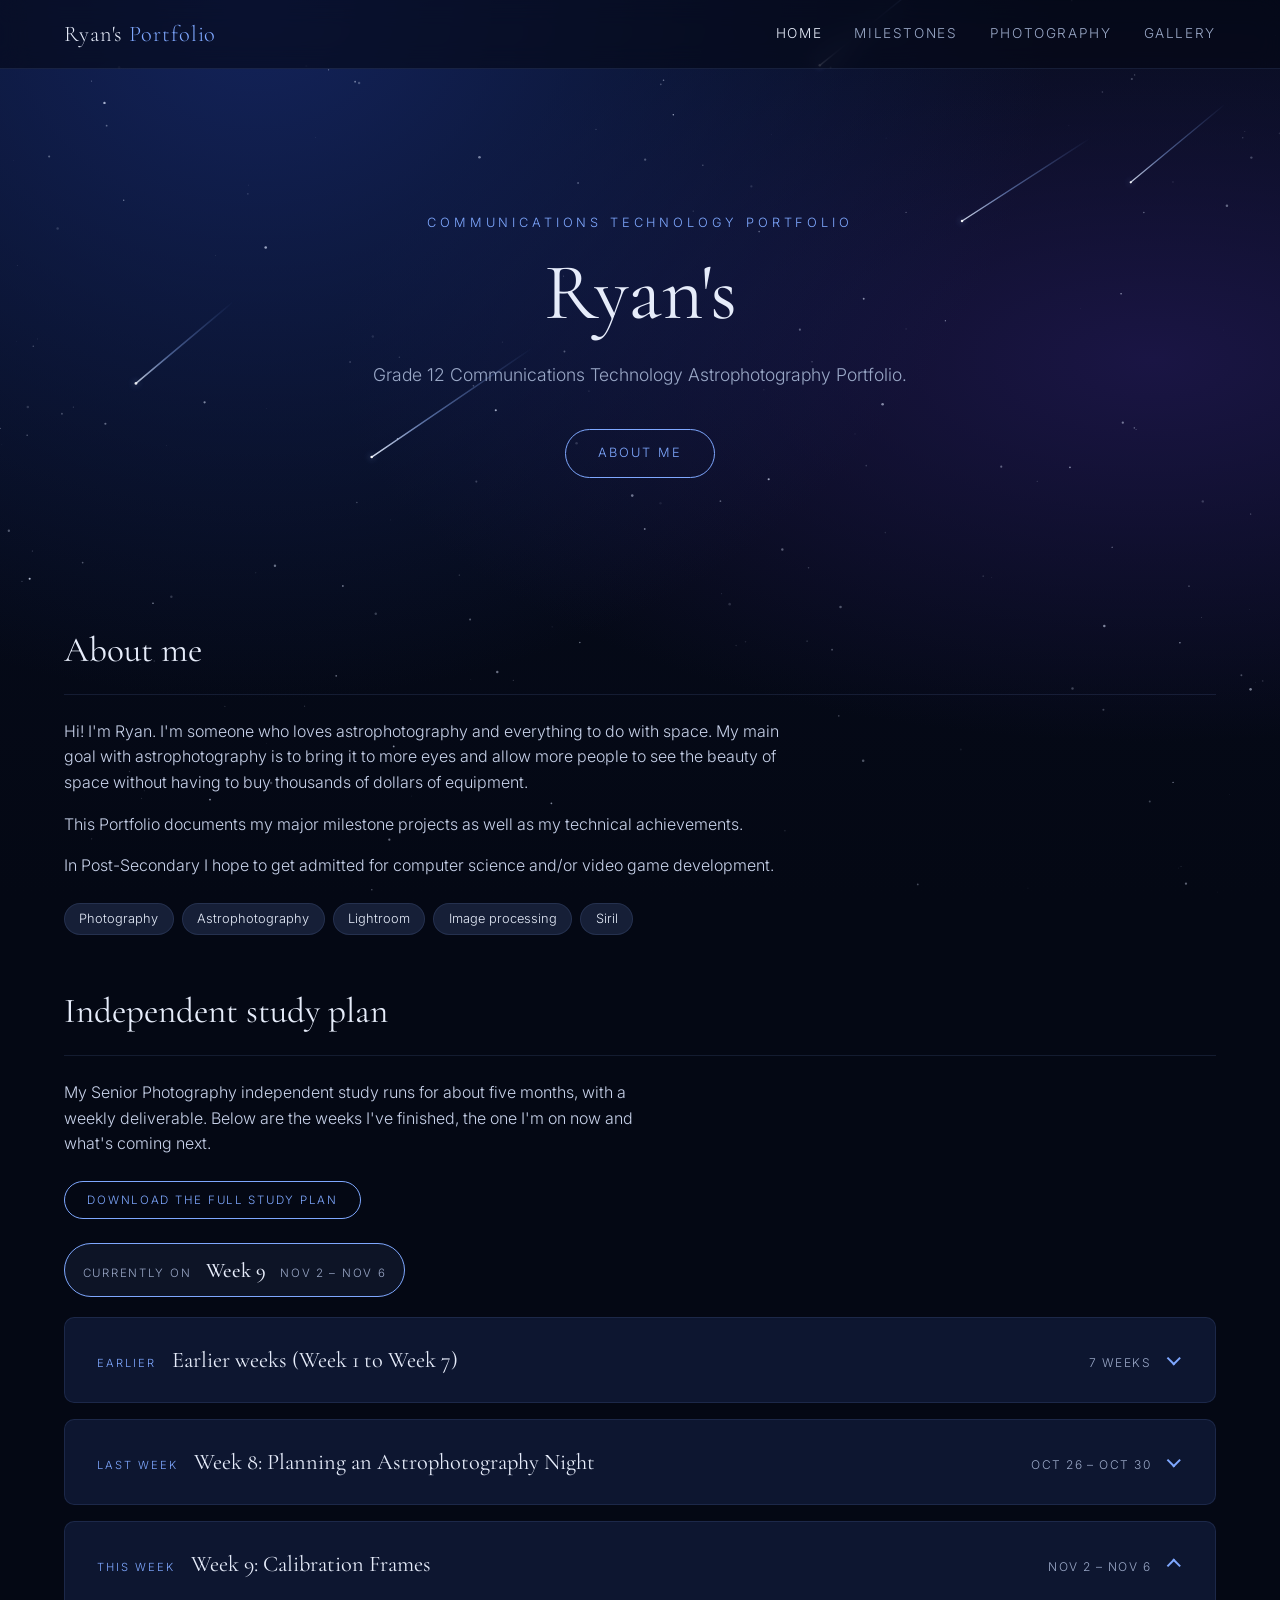
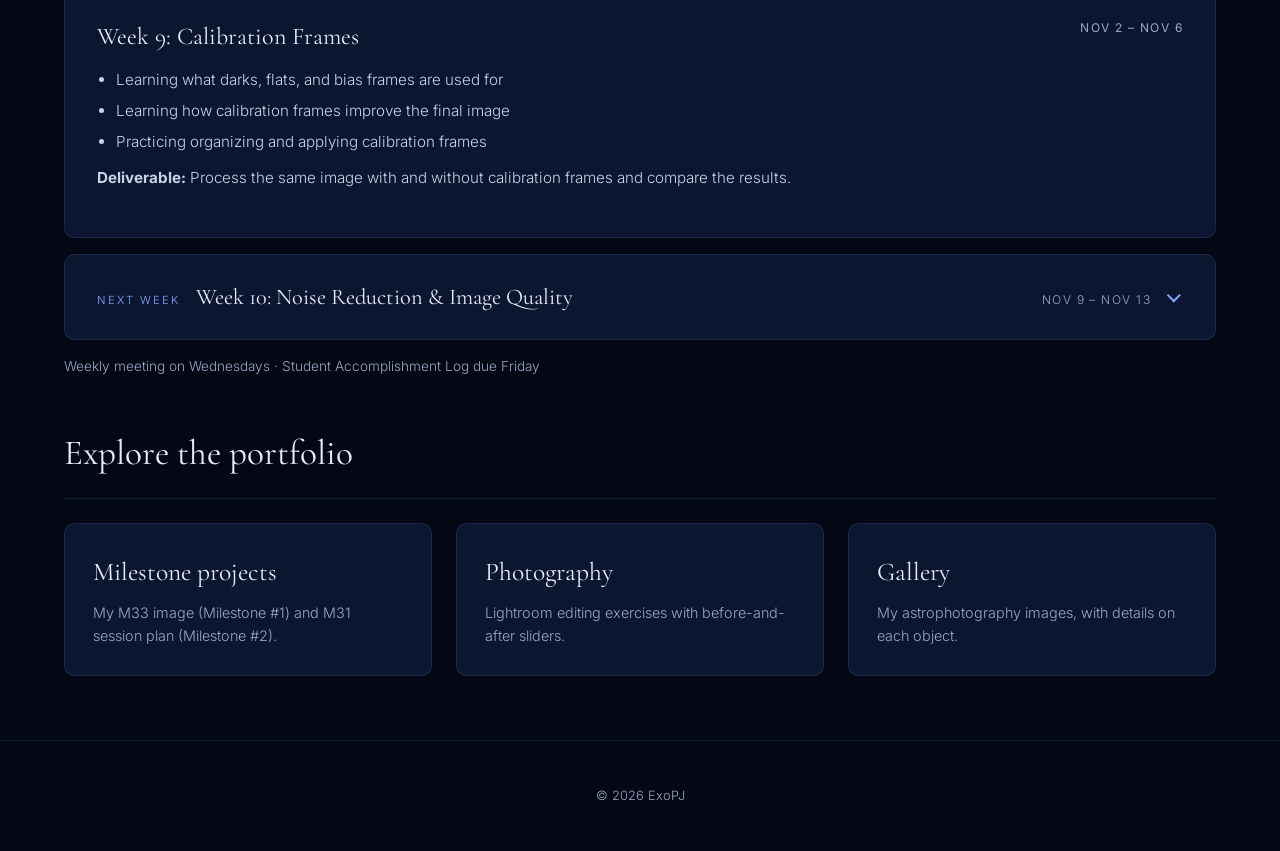
==== commit 5fc09afc: "Show Week 8, 9 and 10 as their own dropdowns and add a current-week banner Co-Authored-By: Claude So" ====
--- a/index.html
+++ b/index.html
@@ -8,7 +8,7 @@
   <link rel="preconnect" href="https://fonts.googleapis.com">
   <link rel="preconnect" href="https://fonts.gstatic.com" crossorigin>
   <link href="https://fonts.googleapis.com/css2?family=Cormorant+Garamond:wght@400;500&family=Inter:wght@300;400;500&display=swap" rel="stylesheet">
-  <link rel="stylesheet" href="css/style.css?v=8">
+  <link rel="stylesheet" href="css/style.css?v=9">
 </head>
 <body>
   <canvas id="starfield" aria-hidden="true"></canvas>
@@ -64,7 +64,7 @@
   </footer>
 
   <script src="js/portfolio.js?v=5"></script>
-  <script src="js/study-plan.js?v=1"></script>
+  <script src="js/study-plan.js?v=2"></script>
   <script src="js/site.js?v=6"></script>
   <script src="js/cursor.js?v=5"></script>
 </body>
--- a/css/style.css
+++ b/css/style.css
@@ -1119,3 +1119,30 @@
   font-size: 0.85rem;
   color: var(--text-muted);
 }
+
+.sp-now {
+  display: inline-flex;
+  flex-wrap: wrap;
+  align-items: baseline;
+  gap: 0.4rem 0.9rem;
+  margin: 0 0 1.25rem;
+  padding: 0.6rem 1.1rem;
+  border: 1px solid var(--accent);
+  border-radius: 999px;
+  background: rgba(127, 168, 255, 0.08);
+  color: var(--text);
+}
+
+.sp-now strong {
+  font-family: "Cormorant Garamond", serif;
+  font-size: 1.3rem;
+  font-weight: 500;
+}
+
+.sp-now-label,
+.sp-now-dates {
+  font-size: 0.72rem;
+  letter-spacing: 0.15em;
+  text-transform: uppercase;
+  color: var(--text-muted);
+}
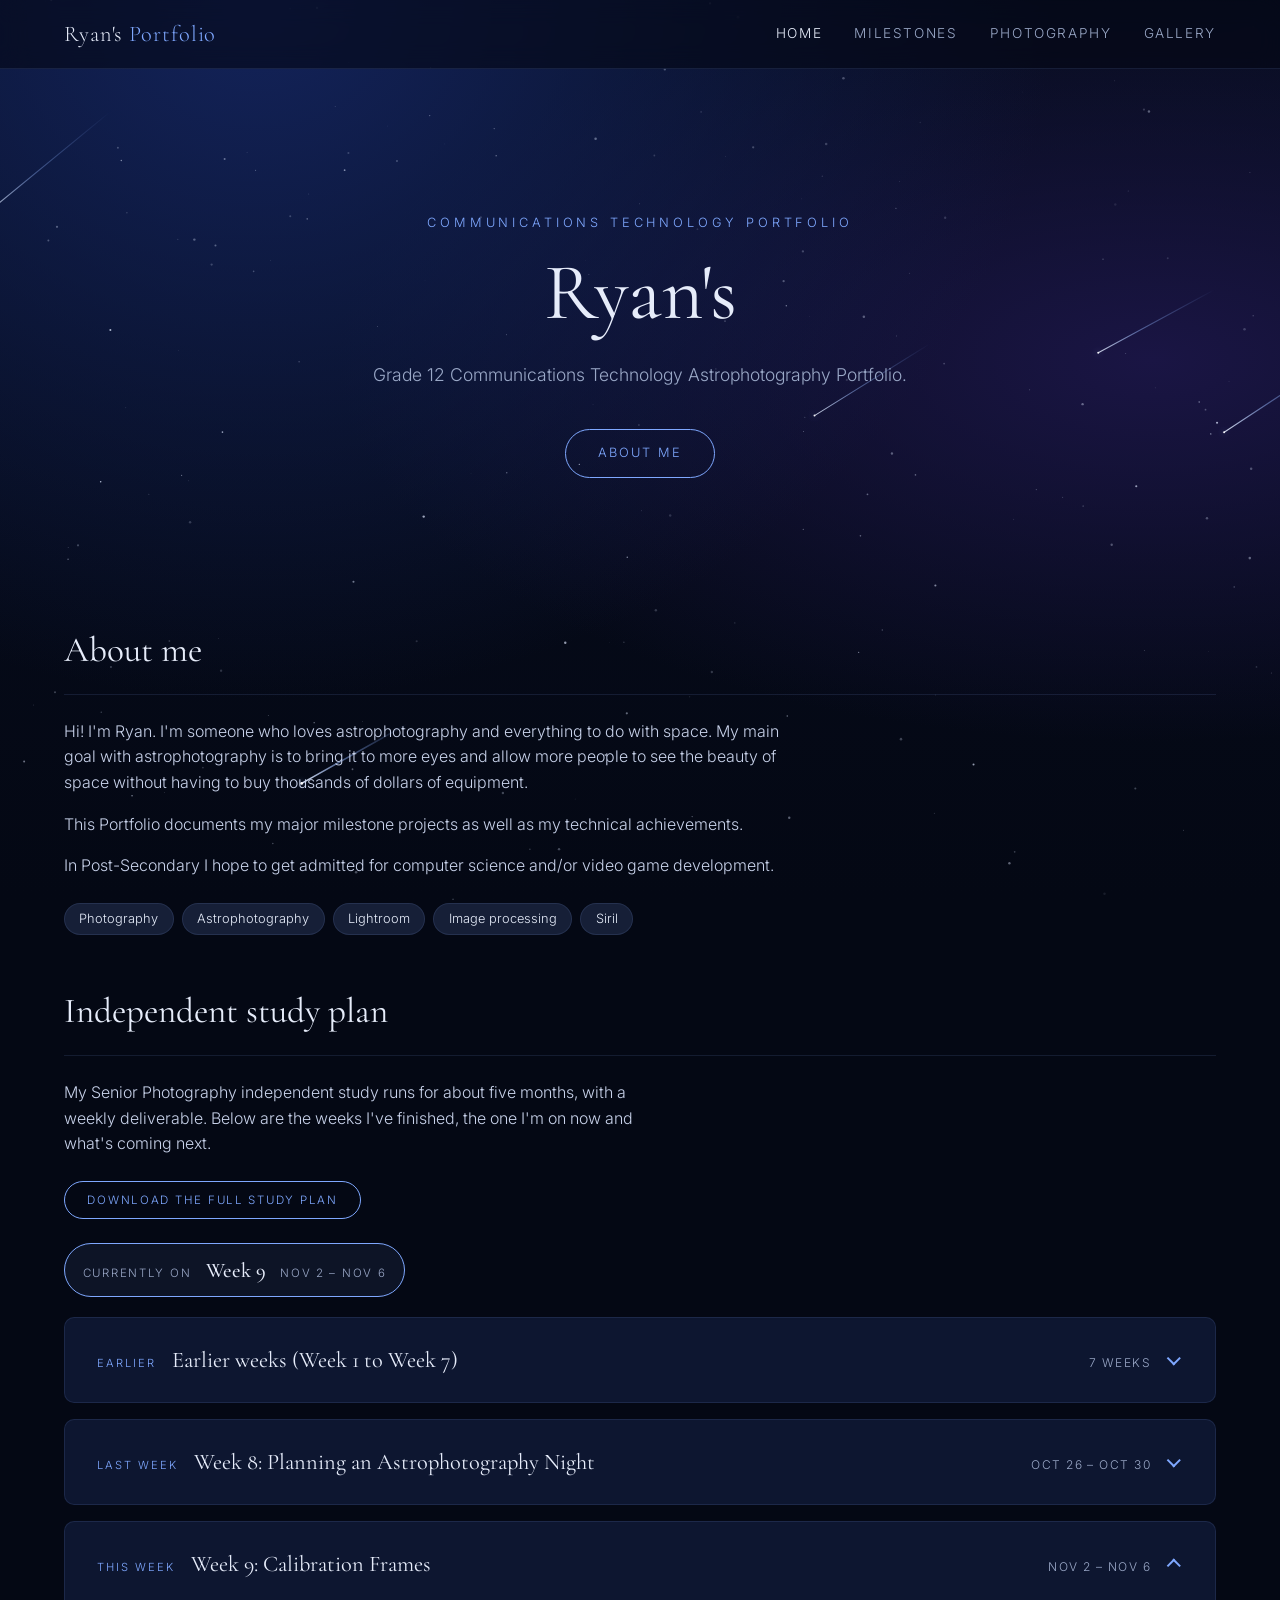
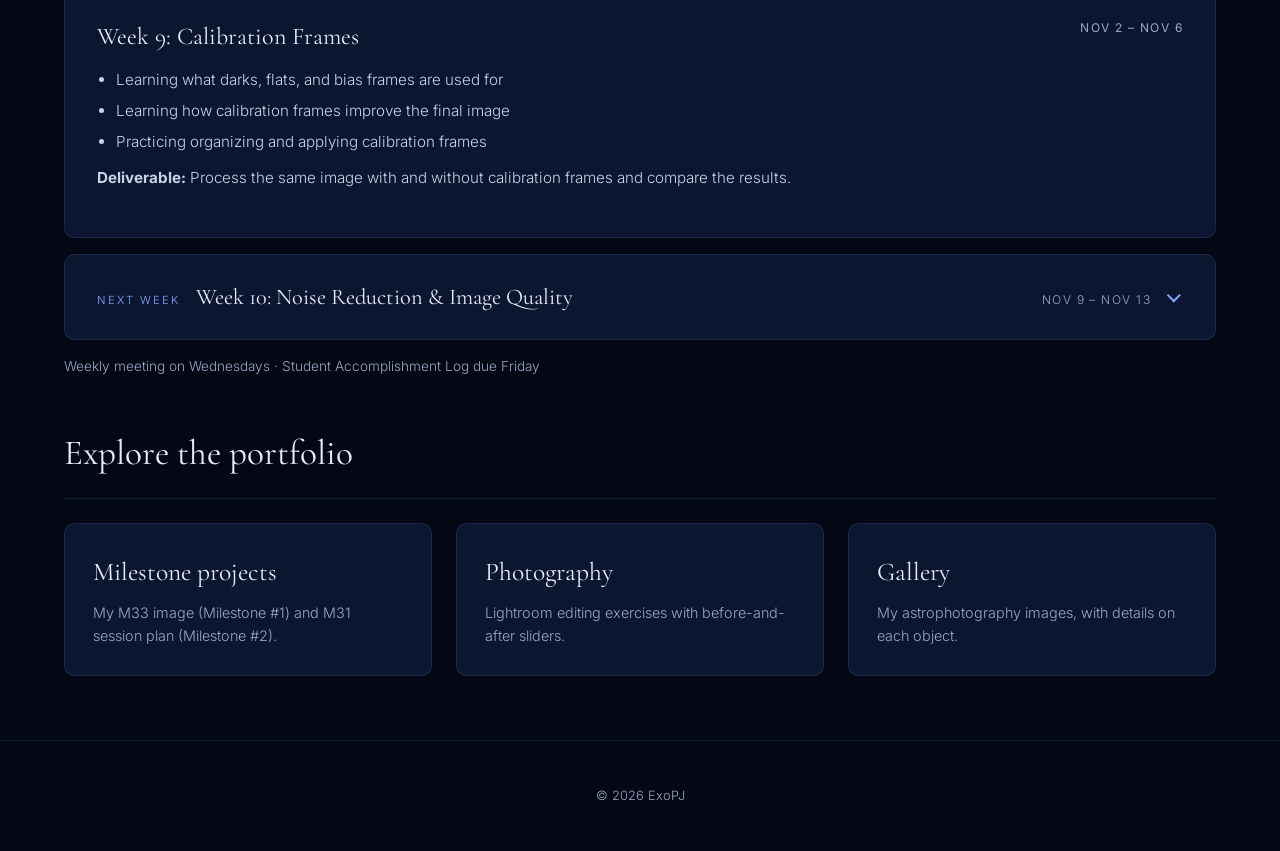
==== commit 2495f3f5: "Remove author notes before submission Co-Authored-By: Claude Sonnet 5.5 <noreply@anthropic.com> Clau" ====
--- a/index.html
+++ b/index.html
@@ -8,7 +8,7 @@
   <link rel="preconnect" href="https://fonts.googleapis.com">
   <link rel="preconnect" href="https://fonts.gstatic.com" crossorigin>
   <link href="https://fonts.googleapis.com/css2?family=Cormorant+Garamond:wght@400;500&family=Inter:wght@300;400;500&display=swap" rel="stylesheet">
-  <link rel="stylesheet" href="css/style.css?v=9">
+  <link rel="stylesheet" href="css/style.css?v=10">
 </head>
 <body>
   <canvas id="starfield" aria-hidden="true"></canvas>
--- a/css/style.css
+++ b/css/style.css
@@ -776,11 +776,6 @@
 
 .ms-part.wide {
   grid-column: 1 / -1;
-}
-
-.todo {
-  color: var(--text-muted) !important;
-  font-style: italic;
 }
 
 .placeholder {
